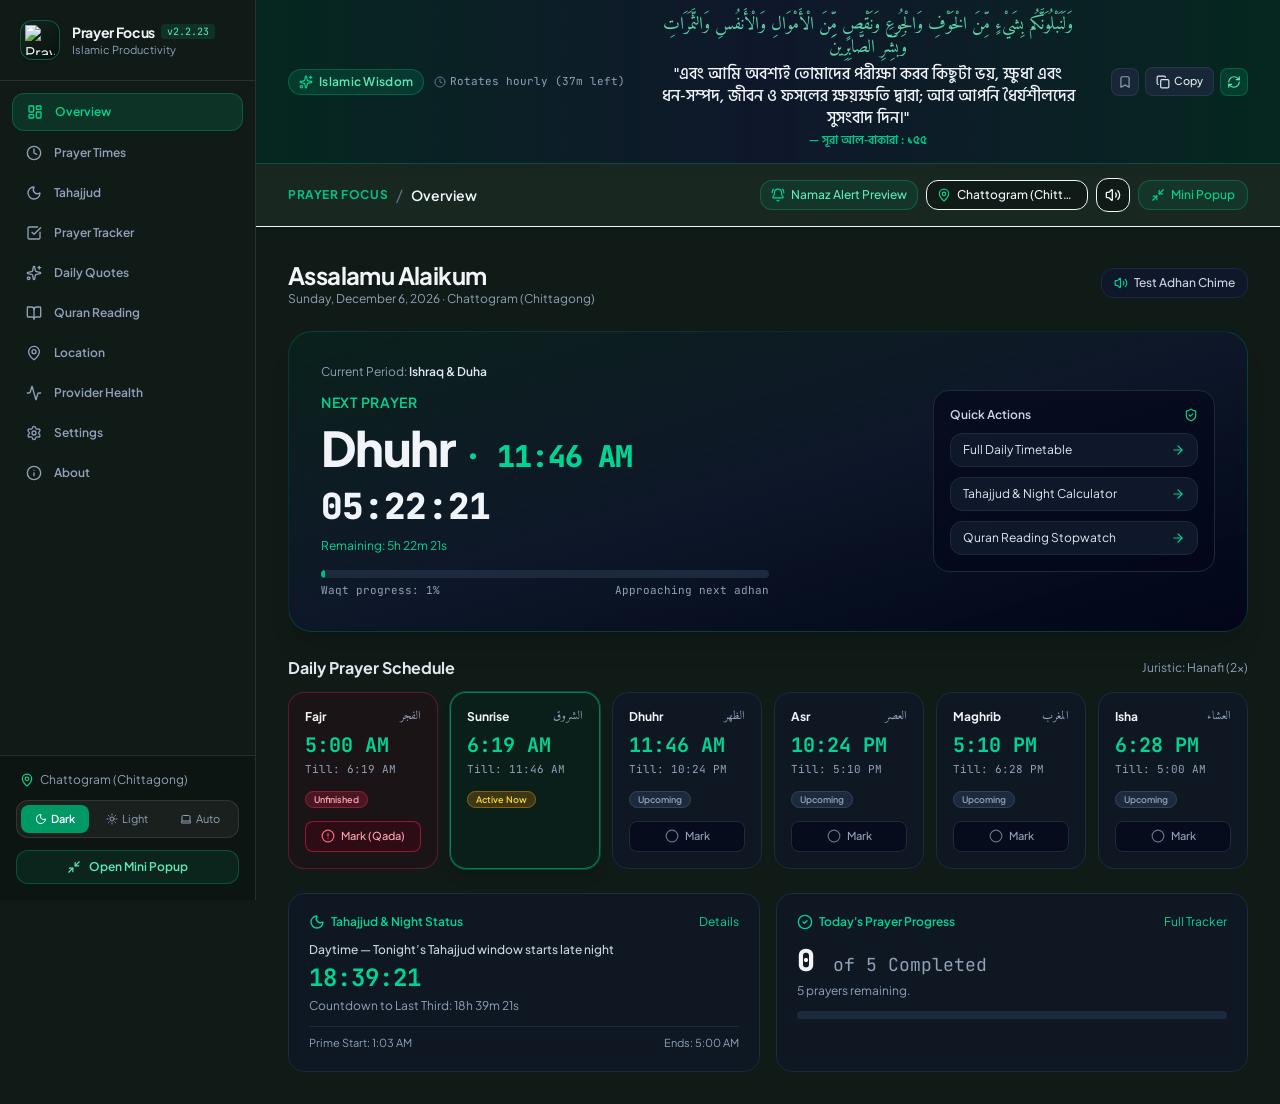
==== extension/dashboard.html @ 259f9823 "chore: configure build automation and documentation - Set up CI/CD pipeline for automated extension " ====
<!doctype html>
<html lang="bn" class="dark">
  <head>
    <meta charset="UTF-8" />
    <meta name="viewport" content="width=device-width, initial-scale=1.0" />
    <title>Prayer Focus v2.2.23 · Daily Islamic Wisdom & Prayer Dashboard</title>
    <meta name="description" content="Prayer Focus v2.2.23: High-reliability prayer timings with 5-provider fallback, manual time offsets, Tahajjud calculations, and hourly rotating Bengali Islamic wisdom." />
    <meta property="og:title" content="Prayer Focus v2.2.23 · Daily Islamic Wisdom & Prayer Dashboard" />
    <meta property="og:description" content="Prayer Focus v2.2.23: High-reliability prayer timings with 5-provider fallback, manual time offsets, Tahajjud calculations, and hourly rotating Bengali Islamic wisdom." />
    <meta property="og:type" content="website" />
    <meta name="twitter:card" content="summary_large_image" />
    <link rel="icon" type="image/png" href="./icons/app-logo.png" />
    <link rel="apple-touch-icon" href="./icons/app-logo.png" />
    <link rel="preconnect" href="https://fonts.googleapis.com">
    <link rel="preconnect" href="https://fonts.gstatic.com" crossorigin>
    <link href="https://fonts.googleapis.com/css2?family=Amiri:ital,wght@0,400;0,700;1,400&family=Hind+Siliguri:wght@400;500;600;700&family=JetBrains+Mono:wght@400;500;600&family=Plus+Jakarta+Sans:wght@400;500;600;700&display=swap" rel="stylesheet">
    <script type="module" crossorigin src="./assets/index-Mh1nDw2_.js"></script>
    <link rel="stylesheet" crossorigin href="./assets/index-BnvwnCGC.css">
  </head>
  <body class="bg-slate-950 text-slate-100 antialiased selection:bg-emerald-600 selection:text-white">
    <div id="root"></div>
  </body>
</html>
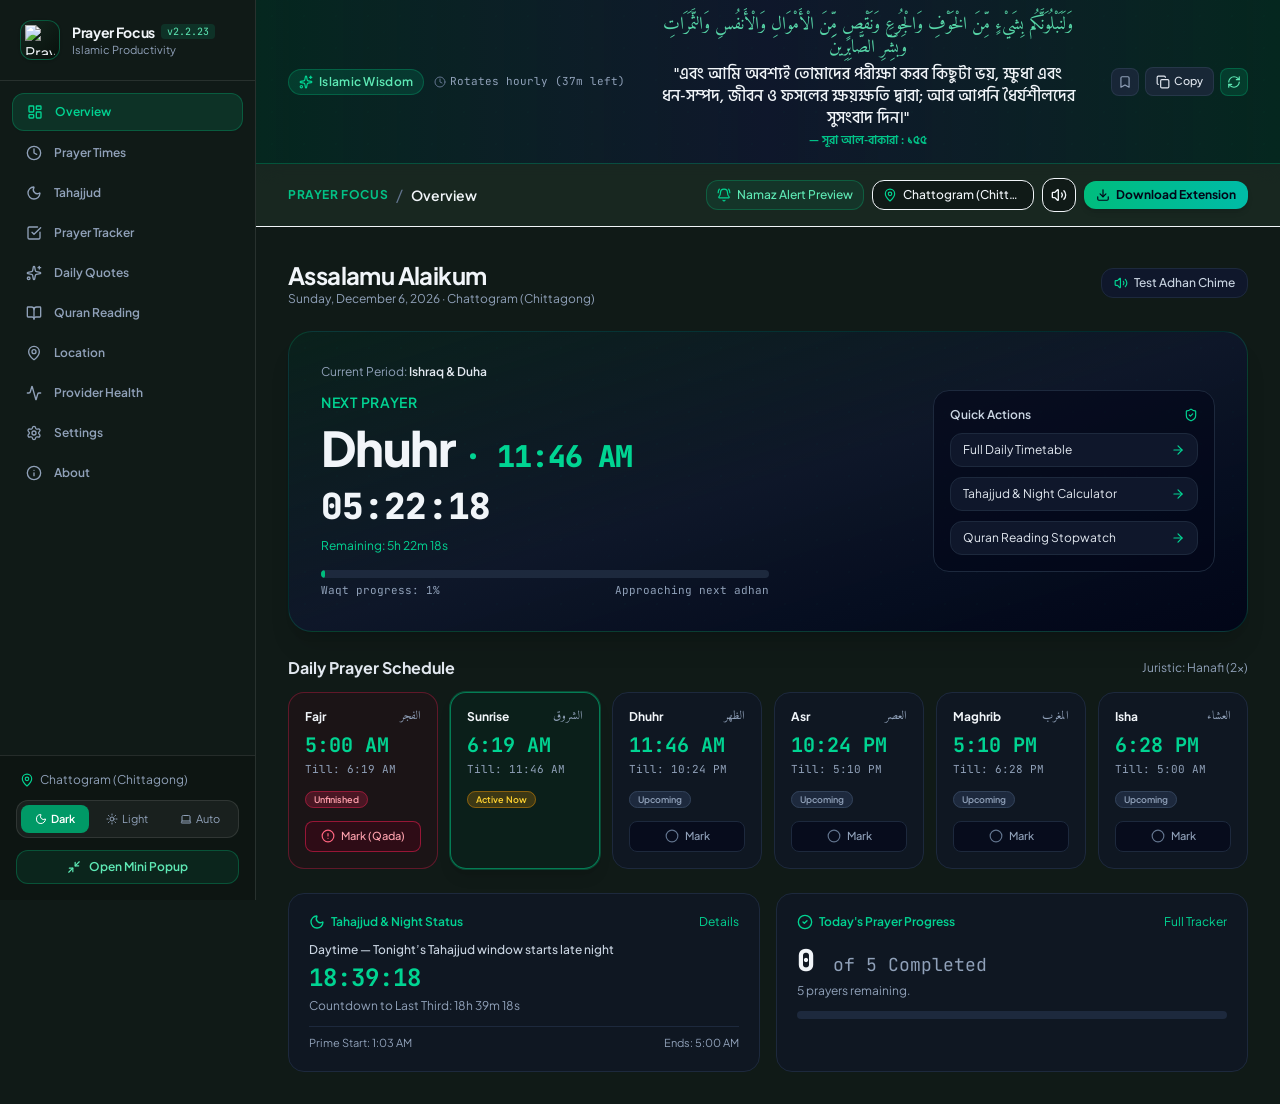
==== commit 844658b4: "fix: resolve web deployment and UI issues - Fix white page on GitHub Pages using relative paths and " ====
--- a/extension/dashboard.html
+++ b/extension/dashboard.html
@@ -14,8 +14,8 @@
     <link rel="preconnect" href="https://fonts.googleapis.com">
     <link rel="preconnect" href="https://fonts.gstatic.com" crossorigin>
     <link href="https://fonts.googleapis.com/css2?family=Amiri:ital,wght@0,400;0,700;1,400&family=Hind+Siliguri:wght@400;500;600;700&family=JetBrains+Mono:wght@400;500;600&family=Plus+Jakarta+Sans:wght@400;500;600;700&display=swap" rel="stylesheet">
-    <script type="module" crossorigin src="./assets/index-Mh1nDw2_.js"></script>
-    <link rel="stylesheet" crossorigin href="./assets/index-BnvwnCGC.css">
+    <script type="module" crossorigin src="./assets/index-CFAR5uqy.js"></script>
+    <link rel="stylesheet" crossorigin href="./assets/index-D1bIWpi4.css">
   </head>
   <body class="bg-slate-950 text-slate-100 antialiased selection:bg-emerald-600 selection:text-white">
     <div id="root"></div>
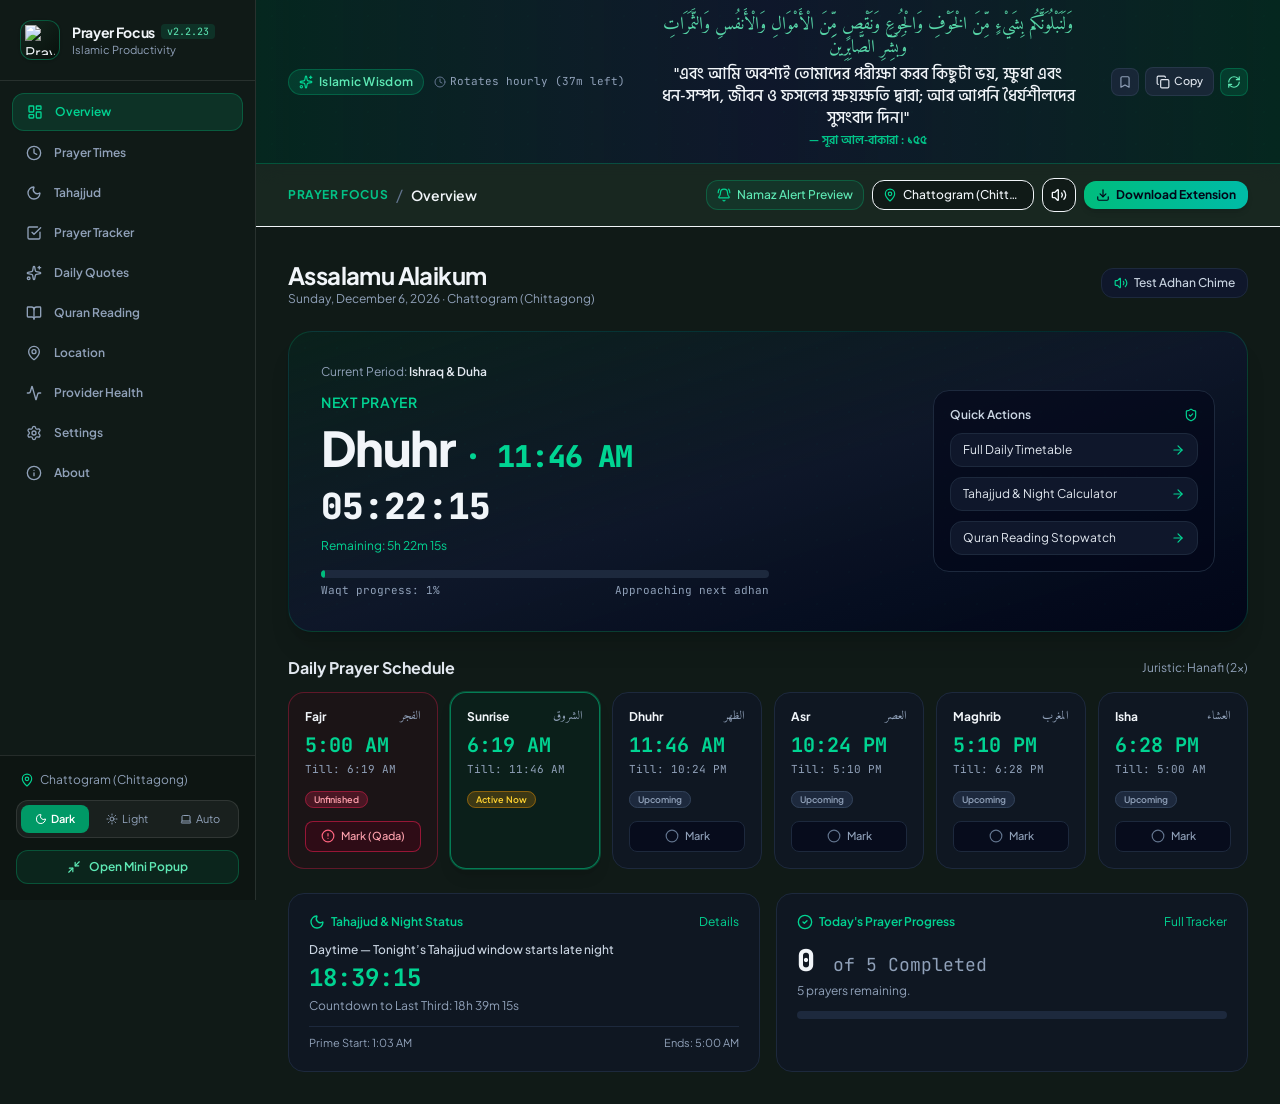
==== commit 952fd614: "feat(extension): sync popup with dashboard storage Refactor extension popup to fetch data directly f" ====
--- a/extension/dashboard.html
+++ b/extension/dashboard.html
@@ -14,8 +14,8 @@
     <link rel="preconnect" href="https://fonts.googleapis.com">
     <link rel="preconnect" href="https://fonts.gstatic.com" crossorigin>
     <link href="https://fonts.googleapis.com/css2?family=Amiri:ital,wght@0,400;0,700;1,400&family=Hind+Siliguri:wght@400;500;600;700&family=JetBrains+Mono:wght@400;500;600&family=Plus+Jakarta+Sans:wght@400;500;600;700&display=swap" rel="stylesheet">
-    <script type="module" crossorigin src="./assets/index-CFAR5uqy.js"></script>
-    <link rel="stylesheet" crossorigin href="./assets/index-D1bIWpi4.css">
+    <script type="module" crossorigin src="./assets/index-x2B6LTjl.js"></script>
+    <link rel="stylesheet" crossorigin href="./assets/index-fZgnvuCe.css">
   </head>
   <body class="bg-slate-950 text-slate-100 antialiased selection:bg-emerald-600 selection:text-white">
     <div id="root"></div>
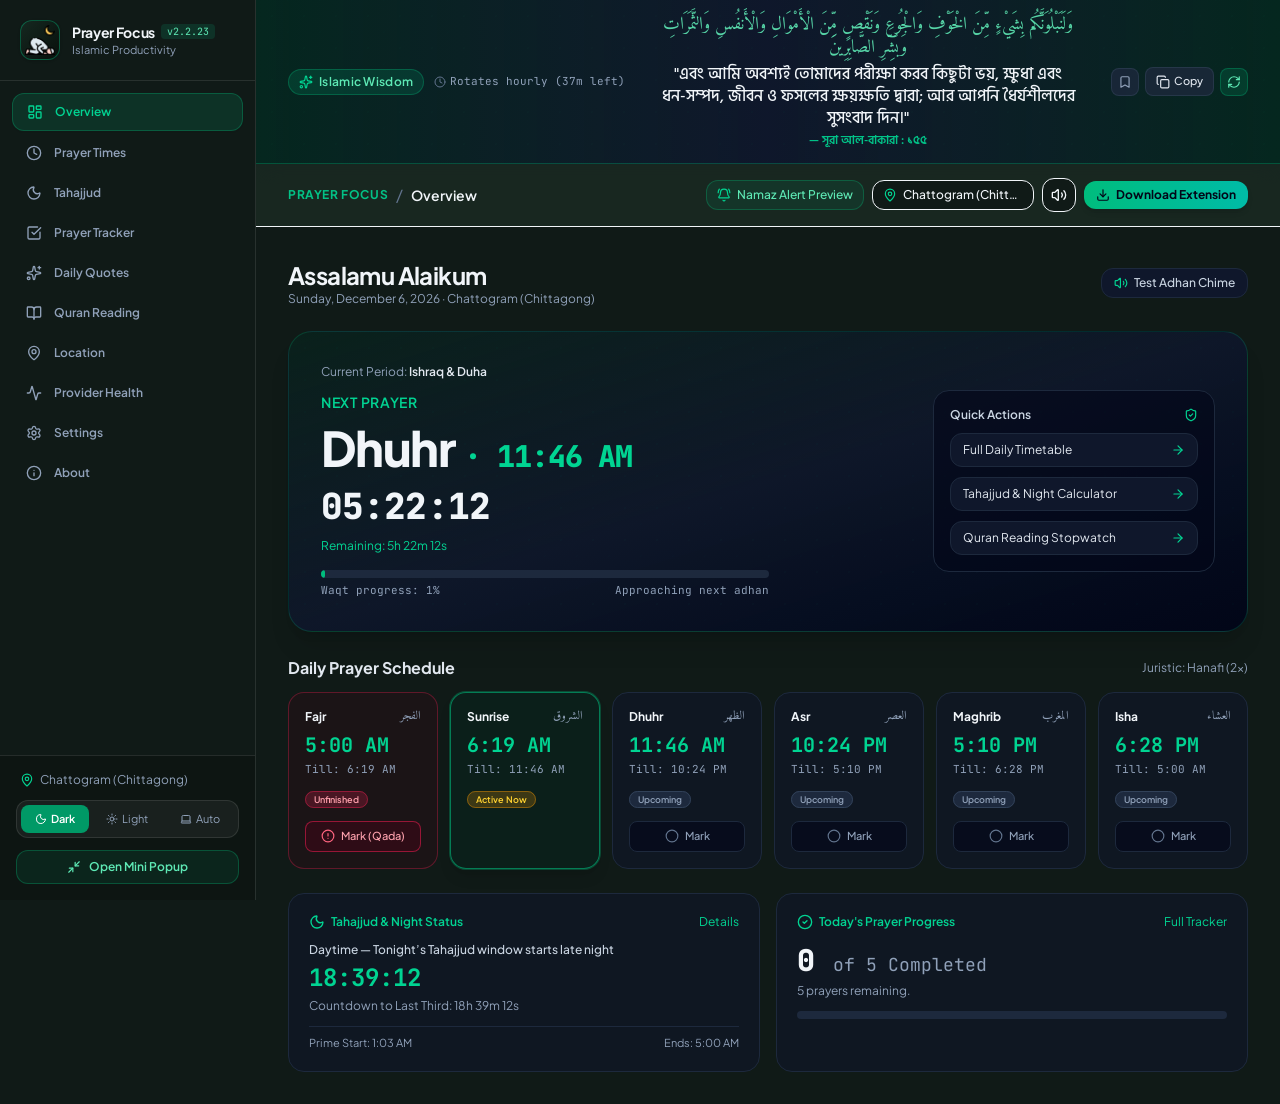
==== commit 9e0bca57: "fix: hide empty status label in prayer times Conditionally render the status label in PrayerTimesVie" ====
--- a/extension/dashboard.html
+++ b/extension/dashboard.html
@@ -14,7 +14,7 @@
     <link rel="preconnect" href="https://fonts.googleapis.com">
     <link rel="preconnect" href="https://fonts.gstatic.com" crossorigin>
     <link href="https://fonts.googleapis.com/css2?family=Amiri:ital,wght@0,400;0,700;1,400&family=Hind+Siliguri:wght@400;500;600;700&family=JetBrains+Mono:wght@400;500;600&family=Plus+Jakarta+Sans:wght@400;500;600;700&display=swap" rel="stylesheet">
-    <script type="module" crossorigin src="./assets/index-x2B6LTjl.js"></script>
+    <script type="module" crossorigin src="./assets/index-ja8slH-T.js"></script>
     <link rel="stylesheet" crossorigin href="./assets/index-fZgnvuCe.css">
   </head>
   <body class="bg-slate-950 text-slate-100 antialiased selection:bg-emerald-600 selection:text-white">
